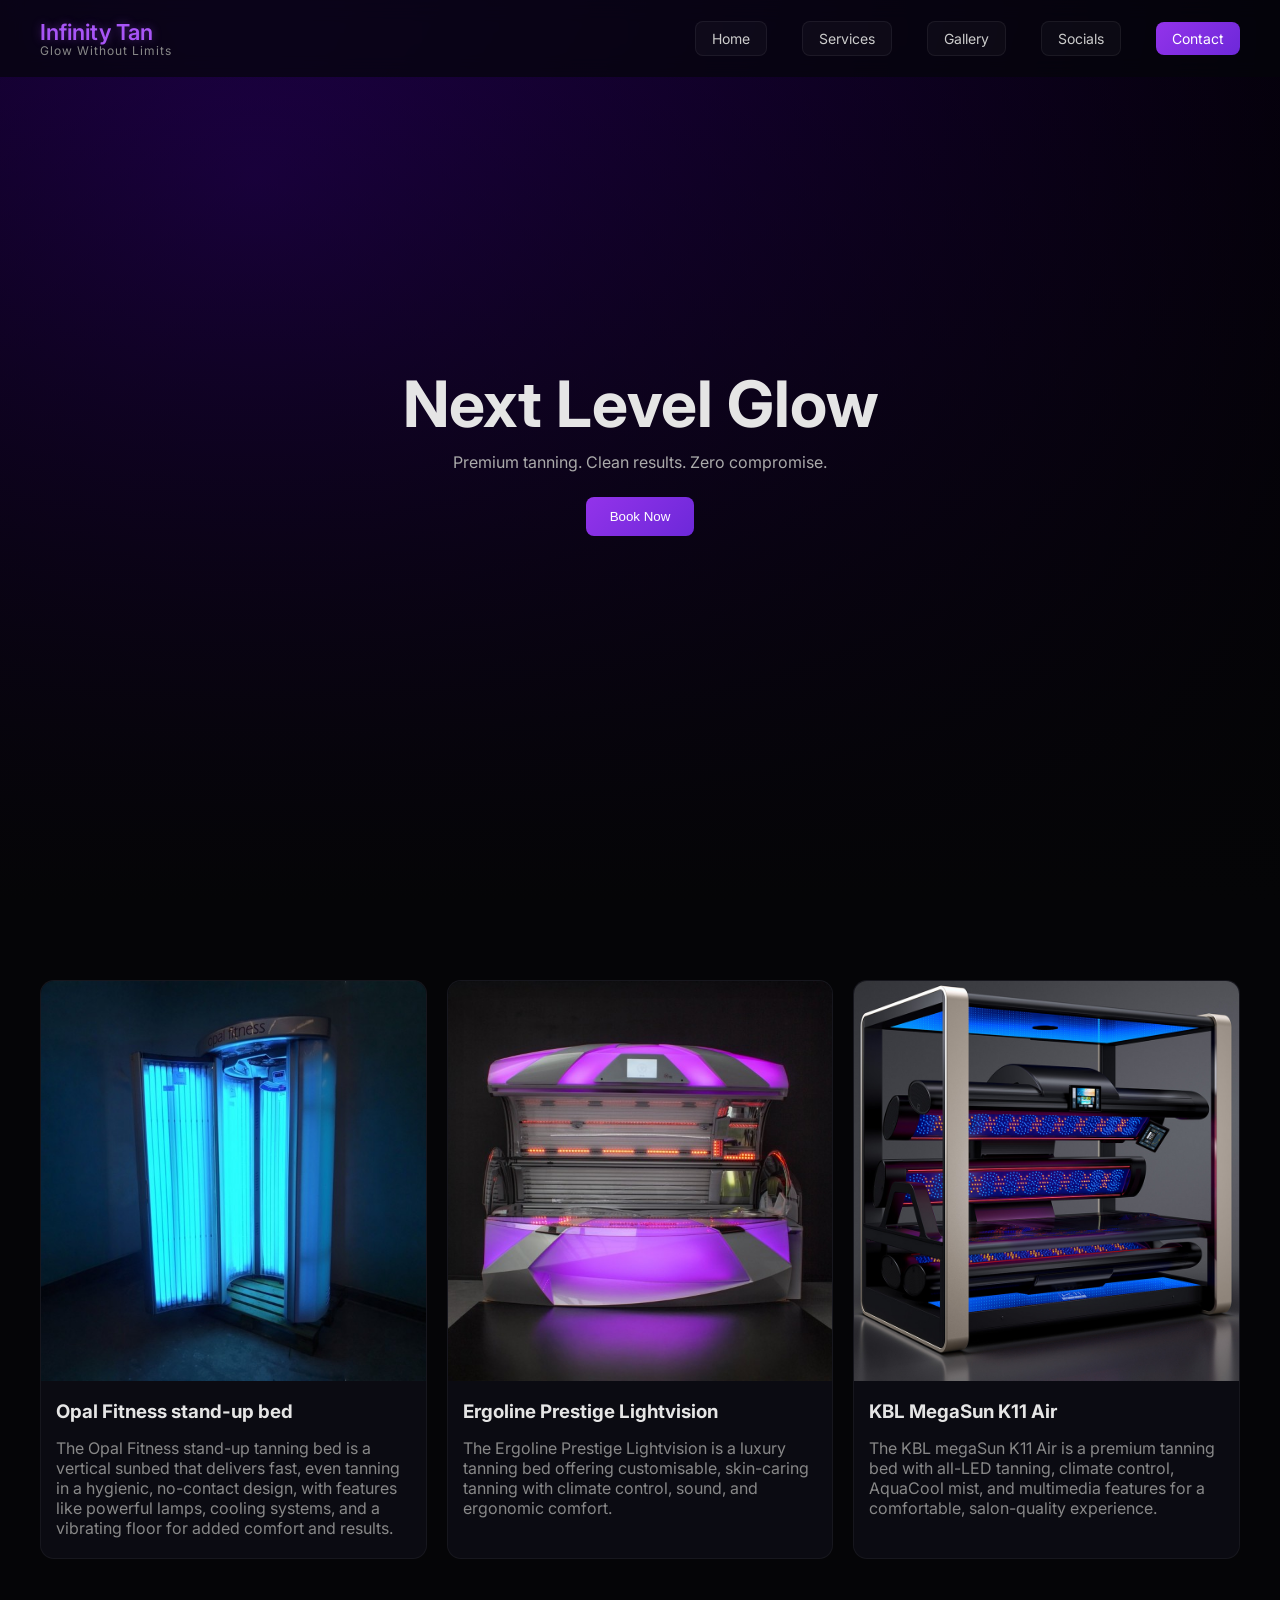
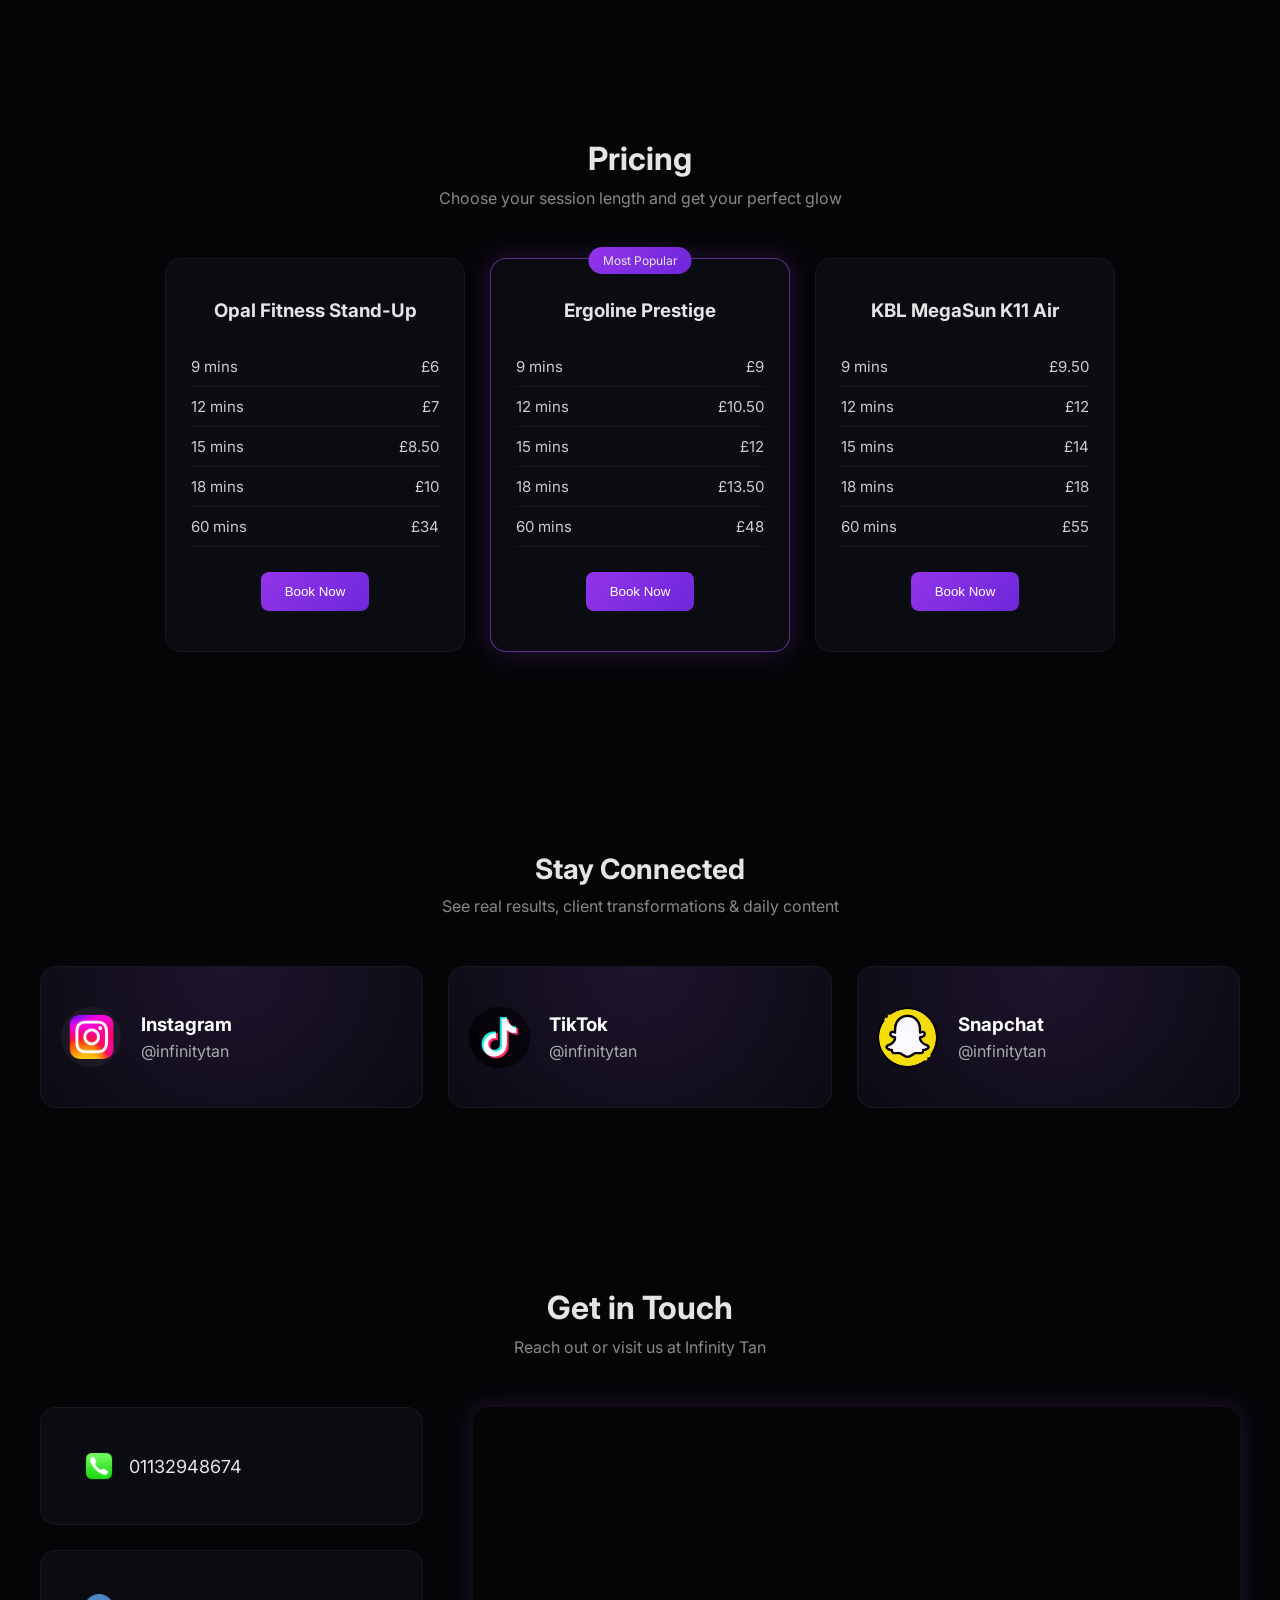
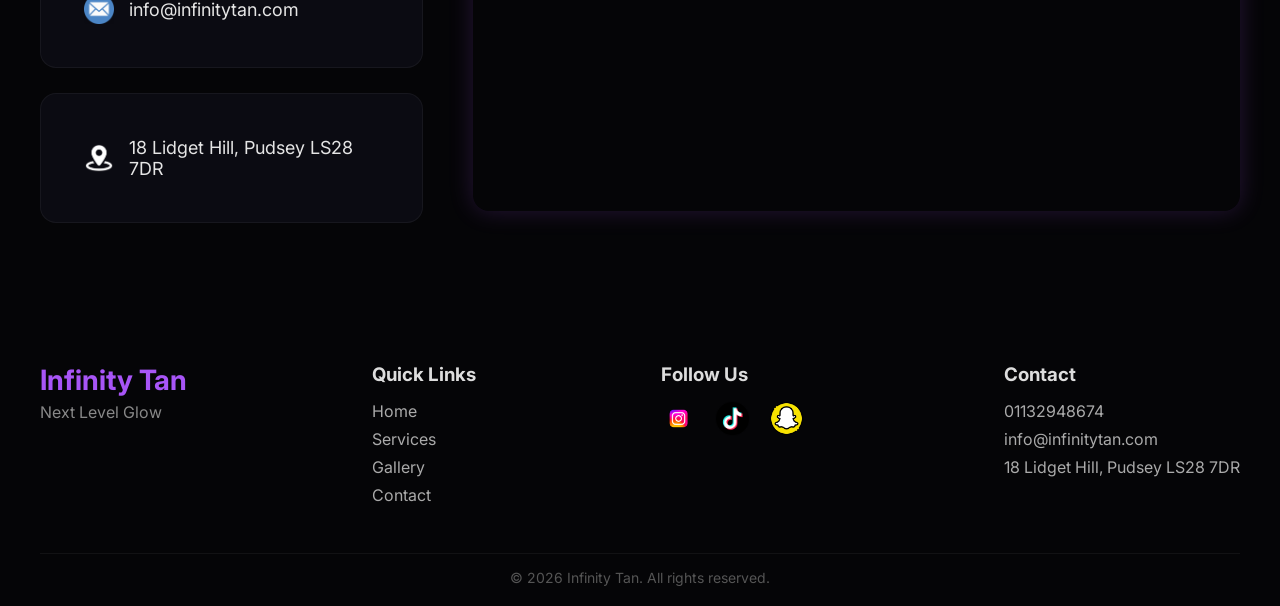
==== index.html @ dd65e456 "Add files via upload" ====
<!DOCTYPE html>
<html lang="en">
<head>
  <meta charset="UTF-8">
  <meta name="viewport" content="width=device-width, initial-scale=1.0">
  <title>Infinity Tan</title>

  <link href="https://fonts.googleapis.com/css2?family=Inter:wght@300;400;600;700&display=swap" rel="stylesheet">
  <link rel="stylesheet" href="css/home.css">
  <link rel="icon" href="img/InfinityTan.png">
  <link rel="stylesheet" href="https://cdnjs.cloudflare.com/ajax/libs/font-awesome/6.5.0/css/all.min.css">

</head>
<body>

<nav class="nav">
  <div class="logo">
    <div class="logo-text">Infinity Tan</div>
    <div class="logo-sub">Glow Without Limits</div>
  </div>

  <div class="hamburger" id="hamburger">
    <span></span>
    <span></span>
    <span></span>
  </div>

  <div class="links" id="nav-links">
    <a href="#">Home</a>
    <a href="#services">Services</a>
    <a href="#gallery">Gallery</a>
	<a href="#socials">Socials</a>
    <a href="#contact">Contact</a>
  </div>
</nav>

<section class="hero">
  <video autoplay muted loop playsinline class="hero-video">
    <source src="img/Infinity Tan.mp4" type="video/mp4">
  </video>

  <div class="hero-overlay"></div>

  <div class="hero-content">
    <h1>Next Level Glow</h1>
    <p>Premium tanning. Clean results. Zero compromise.</p>
    <button class="btn">Book Now</button>
  </div>
</section>

<section id="services" class="services">
	<div class="card">
		<img src="img/opalbed.jpg">
		<h3>Opal Fitness stand-up bed</h3>
		<p>The Opal Fitness stand-up tanning bed is a vertical sunbed that delivers fast, even tanning in a hygienic, no-contact design, with features like powerful lamps, cooling systems, and a vibrating floor for added comfort and results.</p>
	</div>
	<div class="card">
		<img src="img/solariumbed2.jpg">
		<h3>Ergoline Prestige Lightvision</h3>
		<p>The Ergoline Prestige Lightvision is a luxury tanning bed offering customisable, skin-caring tanning with climate control, sound, and ergonomic comfort.</p>
	</div>
	<div class="card">
		<img src="img/k11bed3.jpg">
		<h3>KBL MegaSun K11 Air</h3>
		<p>The KBL megaSun K11 Air is a premium tanning bed with all-LED tanning, climate control, AquaCool mist, and multimedia features for a comfortable, salon-quality experience.</p>
	</div>
</section>

<section class="pricing">

  <div class="pricing-header">
    <h2>Pricing</h2>
    <p>Choose your session length and get your perfect glow</p>
  </div>

  <div class="pricing-grid">

    <div class="price-card">
      <h3>Opal Fitness Stand-Up</h3>

      <div class="price-list">
        <div><span>9 mins</span> <span>£6</span></div>
        <div><span>12 mins</span> <span>£7</span></div>
        <div><span>15 mins</span> <span>£8.50</span></div>
        <div><span>18 mins</span> <span>£10</span></div>
        <div><span>60 mins</span> <span>£34</span></div>
      </div>

      <button class="btn">Book Now</button>
    </div>

    <div class="price-card featured">
      <div class="badge">Most Popular</div>
      <h3>Ergoline Prestige</h3>

      <div class="price-list">
        <div><span>9 mins</span> <span>£9</span></div>
        <div><span>12 mins</span> <span>£10.50</span></div>
        <div><span>15 mins</span> <span>£12</span></div>
        <div><span>18 mins</span> <span>£13.50</span></div>
        <div><span>60 mins</span> <span>£48</span></div>
      </div>

      <button class="btn">Book Now</button>
    </div>

    <div class="price-card">
      <h3>KBL MegaSun K11 Air</h3>

      <div class="price-list">
        <div><span>9 mins</span> <span>£9.50</span></div>
        <div><span>12 mins</span> <span>£12</span></div>
        <div><span>15 mins</span> <span>£14</span></div>
        <div><span>18 mins</span> <span>£18</span></div>
        <div><span>60 mins</span> <span>£55</span></div>
      </div>

      <button class="btn">Book Now</button>
    </div>

  </div>

</section>

<section class="socials">

  <div class="socials-header">
    <h2>Stay Connected</h2>
    <p>See real results, client transformations & daily content</p>
  </div>

  <div class="social-grid">

    <a target="_blank" href="https://instagram.com/@infinitytan" class="social-card instagram">
      <div class="social-logo">
        <img style="width: 85px; height: 85px;" src="img/socials/instagram.png" alt="Instagram">
      </div>
      <div class="social-info">
        <h3>Instagram</h3>
        <p>@infinitytan</p>
      </div>
    </a>

    <a target="_blank" href="https://tiktok.com/@infinitytan" class="social-card tiktok">
      <div class="social-logo">
        <img src="img/socials/tiktok.png" alt="TikTok">
      </div>
      <div class="social-info">
        <h3>TikTok</h3>
        <p>@infinitytan</p>
      </div>
    </a>

    <a target="_blank" href="https://snapchat.com/@infinitytan" class="social-card snapchat">
      <div class="social-logo">
        <img src="img/socials/snapchat.png" alt="Snapchat">
      </div>
      <div class="social-info">
        <h3>Snapchat</h3>
        <p>@infinitytan</p>
      </div>
    </a>

  </div>
</section>

<section id="contact" class="contact">

  <div class="contact-header">
    <h2>Get in Touch</h2>
    <p>Reach out or visit us at Infinity Tan</p>
  </div>

  <div class="contact-container">
    <div class="contact-info">
      <div class="contact-item">
        <img src="img/icons/phone.png" alt="Phone Icon">
        <p>01132948674</p>
      </div>
      <div class="contact-item">
        <img src="img/icons/email.png" alt="Email Icon">
        <p>info@infinitytan.com</p>
      </div>
      <div class="contact-item">
        <img src="img/icons/location.png" alt="Location Icon">
        <p>18 Lidget Hill, Pudsey LS28 7DR</p>
      </div>
    </div>

    <div class="contact-map">
      <iframe 
        src="https://www.google.com/maps/embed?pb=!1m18!1m12!1m3!1d2819.9093247878227!2d-1.6685871064381361!3d53.797091369804704!2m3!1f0!2f0!3f0!3m2!1i1024!2i768!4f13.1!3m3!1m2!1s0x487be12e9130ecb1%3A0x6f5deefdae59e8c7!2sInfinity%20barbers%20pudsey!5e1!3m2!1sen!2suk!4v1774810491370!5m2!1sen!2suk" 
        width="100%" height="400" style="border:0;" allowfullscreen="" loading="lazy"></iframe>
    </div>
  </div>

</section>


<footer class="footer">
  <div class="footer-container">

    <div class="footer-logo">
      <h2>Infinity Tan</h2>
      <p>Next Level Glow</p>
    </div>

    <div class="footer-links">
      <h3>Quick Links</h3>
      <a href="#">Home</a>
      <a href="#services">Services</a>
      <a href="#gallery">Gallery</a>
      <a href="#contact">Contact</a>
    </div>

    <div class="footer-socials">
      <h3>Follow Us</h3>
      <a href="https://instagram.com/@infinitytan"><img src="img/socials/instagram.png" alt="Instagram"></a>
      <a href="https://tiktok.com/@infinitytan"><img src="img/socials/tiktok.png" alt="TikTok"></a>
      <a href="https://snapchat.com/@infinitytan"><img src="img/socials/snapchat.png" alt="Snapchat"></a>
    </div>

    <div class="footer-contact">
      <h3>Contact</h3>
      <p>01132948674</p>
      <p>info@infinitytan.com</p>
      <p>18 Lidget Hill, Pudsey LS28 7DR</p>
    </div>

  </div>

  <div class="footer-bottom">
    <p>&copy; 2026 Infinity Tan. All rights reserved.</p>
  </div>
</footer>


<script src="js/home.js"></script>
</body>
</html>
---- css/home.css ----
/* ========================= css/home.css ========================= */

* { margin:0; padding:0; box-sizing:border-box; }

body {
  font-family: 'Inter', sans-serif;
  background:#050507;
  color:#e5e5e5;
}

html {
  scroll-behavior: smooth;
}

.nav {
  position: fixed;
  width: 100%;
  top: 0;
  display: flex;
  justify-content: space-between;
  align-items: center;
  padding: 20px 40px;
  background: rgba(5,5,10,0.7);
  backdrop-filter: blur(10px);
  z-index: 1000;
}

.logo {
  display: flex;
  flex-direction: column;
  line-height: 1.1;
}

.logo-text {
  color: #a855f7;
  font-weight: 600;
  font-size: 22px;
  text-shadow: 0 0 10px rgba(168,85,247,0.4);
}

.logo-sub {
  font-size: 12px;
  color: #888;
  letter-spacing: 1px;
}


.links {
  display: flex;
  align-items: center;
  gap: 10px;
}

.links a {
  margin-left:25px;
  color:#aaa;
  text-decoration:none;
  font-size:14px;
}

.links a {
  padding: 8px 16px;
  border-radius: 8px;
  background: rgba(255,255,255,0.03);
  border: 1px solid rgba(255,255,255,0.06);
  color: #ccc;
  text-decoration: none;
  font-size: 14px;
  position: relative;
  transition: 0.25s;
}

.links a:hover {
  color: white;
  border-color: rgba(168,85,247,0.6);
  background: rgba(168,85,247,0.1);
}

.links a:last-child {
  background: linear-gradient(135deg,#9333ea,#6d28d9);
  border: none;
  color: white;
}

.links a:last-child:hover {
  box-shadow: 0 0 15px rgba(168,85,247,0.5);
}

.hamburger {
  display: none;
  flex-direction: column;
  justify-content: space-between;
  width: 25px;
  height: 20px;
  cursor: pointer;
}

.hamburger span {
  height: 3px;
  width: 100%;
  background: #a855f7;
  border-radius: 2px;
}

@media (max-width: 768px) {
  .links {
    position: fixed;
    top: 70px;
    right: -100%;
    flex-direction: column;
    background: #050507;
    width: 60%;
    height: 100vh;
    gap: 20px;
    padding: 50px 20px;
    transition: 0.3s;
    border-left: 1px solid rgba(255,255,255,0.05);
    z-index: 999;
  }

  .links.show {
    right: 0;
  }

  .hamburger {
    display: flex;
  }
}

.hero {
  height:100vh;
  display:flex;
  align-items:center;
  justify-content:center;
  position:relative;
  background:radial-gradient(circle at 20% 20%, #2a0066, #000);
}

.hero-video {
  position: absolute;
  top: 0;
  left: 0;
  width: 100%;
  height: 100%;
  object-fit: cover;
  z-index: 0;
}

.hero-overlay {
  z-index: 1;
}

.hero-content {
  position: relative;
  z-index: 2;
}

.hero-overlay {
  position:absolute;
  width:100%; height:100%;
  background:linear-gradient(to bottom, rgba(0,0,0,0.3), #050507);
}

.hero-content { text-align:center; z-index:2; }
.hero h1 { font-size:64px; margin-bottom:10px; }
.hero p { color:#aaa; margin-bottom:25px; }

.btn {
  background:linear-gradient(135deg,#9333ea,#6d28d9);
  border:none;
  padding:12px 24px;
  border-radius:8px;
  color:white;
  cursor:pointer;
  transition: all 0.23s;
}

.btn:hover {
  transform:translateY(-2px);
  box-shadow:0 0 20px rgba(168,85,247,0.4);
}

.services {
  display:flex;
  gap:20px;
  padding:80px 40px;
}

.section-title {
  width: 100%;
  text-align: center;
  font-size: 24px;
  margin-bottom: 30px;
  color: #ddd;
}

.card {
  flex:1;
  background:#0b0b12;
  border-radius:14px;
  overflow:hidden;
  border:1px solid rgba(255,255,255,0.05);
  transition:0.3s;
}

.card img { width:100%; height:400px; object-fit:cover; }
.card h3 { padding:15px; }
.card p { padding:0 15px 20px; color:#888; }
.card:hover { transform:translateY(-5px); border-color:rgba(168,85,247,0.4); }

.gallery { padding:80px 40px; }
.gallery h2 { margin-bottom:20px; }
.gallery-grid {
  display:grid;
  grid-template-columns:repeat(auto-fit,minmax(200px,1fr));
  gap:15px;
}
.gallery-grid img {
  width:100%;
  border-radius:10px;
  transition:0.3s;
}
.gallery-grid img:hover { transform:scale(1.05); }


.pricing {
  padding: 100px 40px;
  text-align: center;
}

.pricing-header h2 {
  font-size: 32px;
  margin-bottom: 10px;
}

.pricing-header p {
  color: #888;
  margin-bottom: 50px;
}

.pricing-grid {
  display: flex;
  gap: 25px;
  justify-content: center;
  flex-wrap: wrap;
}

.price-card {
  background: #0b0b12;
  border: 1px solid rgba(255,255,255,0.05);
  border-radius: 16px;
  padding: 40px 25px;
  width: 300px;
  transition: 0.3s;
  position: relative;
}

.price-card:hover {
  transform: translateY(-8px);
  border-color: rgba(168,85,247,0.4);
}

.price-card.featured {
  border: 1px solid rgba(168,85,247,0.5);
  box-shadow: 0 0 30px rgba(168,85,247,0.2);
}

.badge {
  position: absolute;
  top: -12px;
  left: 50%;
  transform: translateX(-50%);
  background: linear-gradient(135deg,#9333ea,#6d28d9);
  padding: 6px 14px;
  border-radius: 20px;
  font-size: 12px;
}

.price {
  font-size: 40px;
  margin: 15px 0;
  color: #a855f7;
}

.price-card ul {
  list-style: none;
  padding: 0;
  margin: 20px 0;
}

.price-card ul li {
  margin-bottom: 10px;
  color: #aaa;
}

.price-list {
  margin: 25px 0;
}

.price-list div {
  display: flex;
  justify-content: space-between;
  padding: 10px 0;
  border-bottom: 1px solid rgba(255,255,255,0.05);
  color: #ccc;
  font-size: 15px;
}

.price-list div:hover {
  color: white;
  border-color: rgba(168,85,247,0.4);
}

.price-card h3 {
  margin-bottom: 15px;
}

@media (max-width: 900px) {
  .pricing-grid {
    flex-direction: column;
    align-items: center;
  }
}


.socials {
  padding: 100px 40px;
  text-align: center;
}

.socials-header h2 {
  font-size: 28px;
  margin-bottom: 10px;
}

.socials-header p {
  color: #888;
  margin-bottom: 50px;
}

.social-grid {
  display: grid;
  grid-template-columns: repeat(3, 1fr);
  gap: 25px;
}

.social-card {
  display: flex;
  align-items: center;
  gap: 20px;
  padding: 40px 20px;
  border-radius: 16px;
  text-decoration: none;
  color: white;
  background: #0b0b12;
  border: 1px solid rgba(255,255,255,0.05);
  transition: 0.3s;
  position: relative;
  overflow: hidden;
}

.social-logo {
  flex-shrink: 0;
  width: 60px;
  height: 60px;
  border-radius: 50%;
  background: rgba(255,255,255,0.05);
  display: flex;
  align-items: center;
  justify-content: center;
}

.social-logo img {
  width: 65px;
  height: 65px;
  object-fit: contain;
}

.social-info h3,
.social-info p {
  position: relative;
  z-index: 2;
  margin: 0;
}

.social-info {
  display: flex;
  flex-direction: column;
  justify-content: center;
  align-items: flex-start;
  gap: -2px;
}

.social-info p {
  color: #aaa;
  margin-top: 5px;
}

.social-card::before {
  content: "";
  position: absolute;
  inset: 0;
  background: radial-gradient(circle at top, rgba(168,85,247,0.2), transparent);
  opacity: 0.6;
}

.social-card:hover {
  transform: translateY(-6px);
  border-color: rgba(168,85,247,0.4);
}

.instagram:hover {
  box-shadow: 0 0 30px rgba(255, 100, 200, 0.2);
}

.tiktok:hover {
  box-shadow: 0 0 30px rgba(0,255,200,0.2);
}

.snapchat:hover {
  box-shadow: 0 0 30px rgba(242, 220, 24, 0.2);
}

@media (max-width: 768px) {
  .social-grid {
    grid-template-columns: 1fr;
  }
}



.contact {
  padding: 80px 40px;
  background: #050507;
  color: #e5e5e5;
}

.contact-header h2 {
  font-size: 32px;
  margin-bottom: 10px;
  text-align: center;
}

.contact-header p {
  color: #888;
  margin-bottom: 50px;
  text-align: center;
}

.contact-container {
  display: flex;
  gap: 50px;
  flex-wrap: wrap;
  justify-content: center;
  align-items: flex-start;
}

.contact-info {
  flex: 1;
  min-width: 250px;
  display: flex;
  flex-direction: column;
  gap: 25px;
  font-size: 18px;
}

.contact-item {
  display: flex;
  align-items: center;
  gap: 15px;
  background: #0b0b12;
  padding: 43px;
  border-radius: 16px;
  border: 1px solid rgba(255,255,255,0.05);
  transition: 0.3s;
}

.contact-item:hover {
  border-color: rgba(168,85,247,0.4);
  box-shadow: 0 0 20px rgba(168,85,247,0.2);
}

.contact-item img {
  width: 30px;
  height: 30px;
  object-fit: contain;
}

.contact-map {
  flex: 2;
  min-width: 300px;
  border-radius: 16px;
  overflow: hidden;
  box-shadow: 0 0 25px rgba(168,85,247,0.2);
}

@media (max-width: 900px) {
  .contact-container {
    flex-direction: column;
    gap: 30px;
  }

  .contact-map {
    height: 300px;
  }
}


.footer {
  background: #050507;
  color: #e5e5e5;
  padding: 60px 40px 20px 40px;
  font-family: 'Inter', sans-serif;
}

.footer-container {
  display: flex;
  flex-wrap: wrap;
  justify-content: space-between;
  gap: 40px;
}

.footer-logo h2 {
  font-size: 28px;
  color: #a855f7;
  margin-bottom: 5px;
}

.footer-logo p {
  color: #888;
}

.footer-links h3,
.footer-socials h3,
.footer-contact h3 {
  margin-bottom: 15px;
  color: #ddd;
}

.footer-links a {
  display: block;
  color: #aaa;
  text-decoration: none;
  margin-bottom: 8px;
  transition: 0.2s;
}

.footer-links a:hover {
  color: #fff;
}

.footer-socials a {
  display: inline-block;
  margin-right: 15px;
  transition: 0.3s;
}

.footer-socials a img {
  width: 35px;
  height: 35px;
  object-fit: contain;
}

.footer-socials a:hover img {
  transform: scale(1.1);
}

.footer-contact p {
  margin-bottom: 8px;
  color: #aaa;
}

.footer-bottom {
  text-align: center;
  margin-top: 40px;
  color: #555;
  font-size: 14px;
  border-top: 1px solid rgba(255,255,255,0.05);
  padding-top: 15px;
}

@media (max-width: 900px) {
  .footer-container {
    flex-direction: column;
    gap: 30px;
  }

  .footer-socials a {
    margin-right: 10px;
  }
}

@media (max-width: 900px) {
  .services {
    flex-direction: column;
    padding: 60px 20px;
  }

  .card {
    width: 100%;
  }

  .card img {
    height: 220px;
  }
}
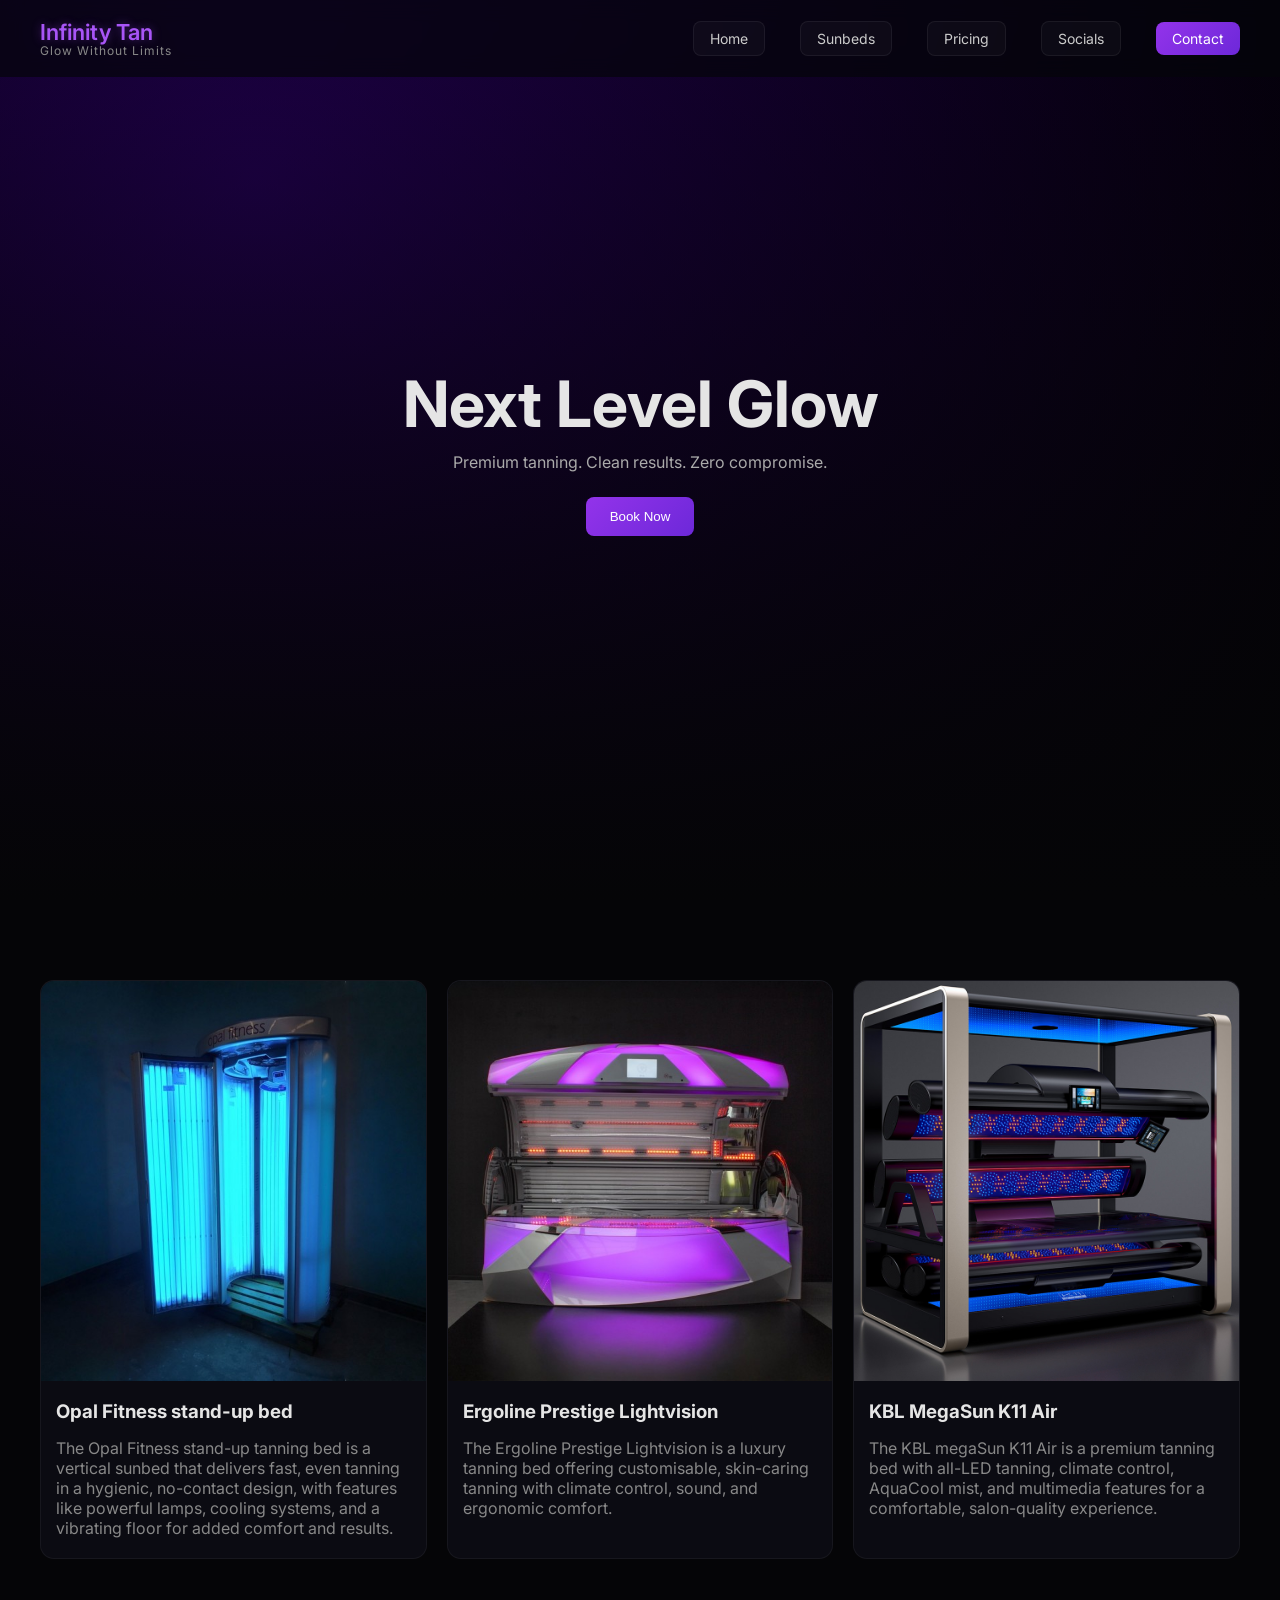
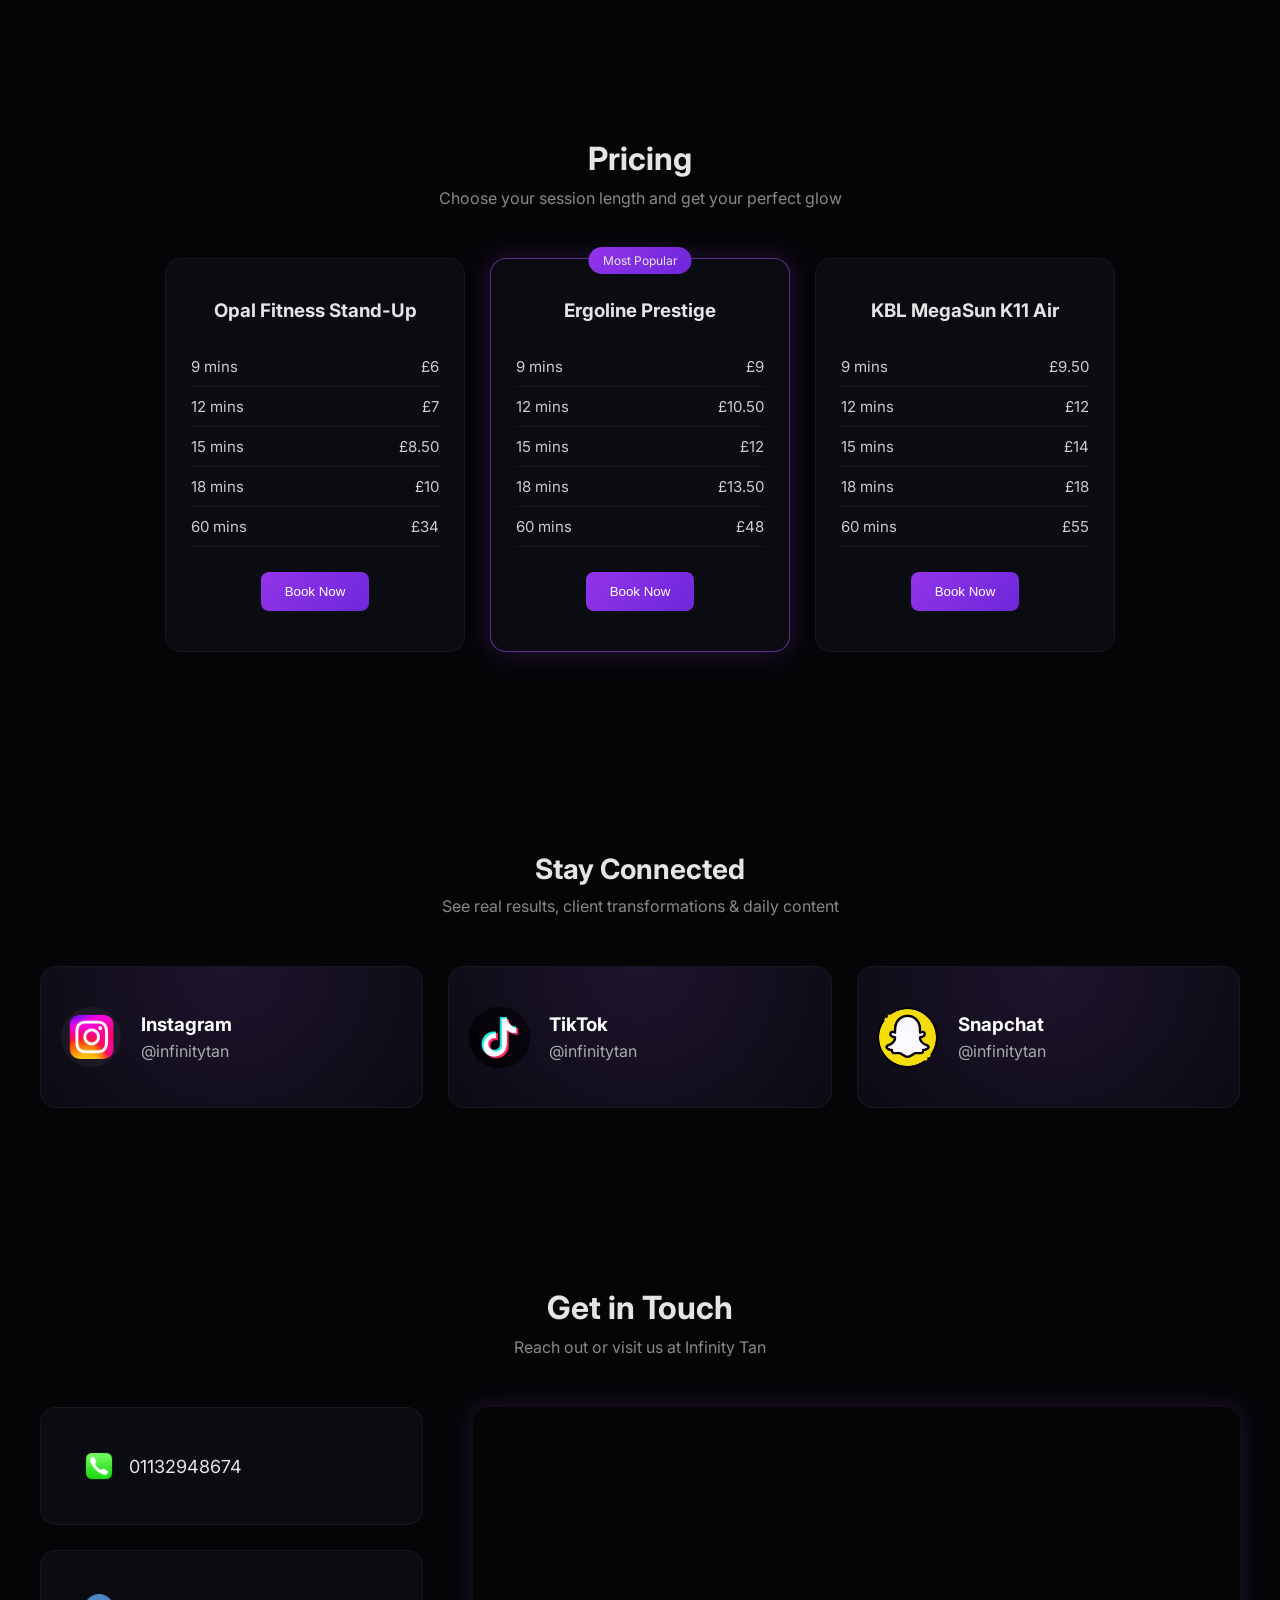
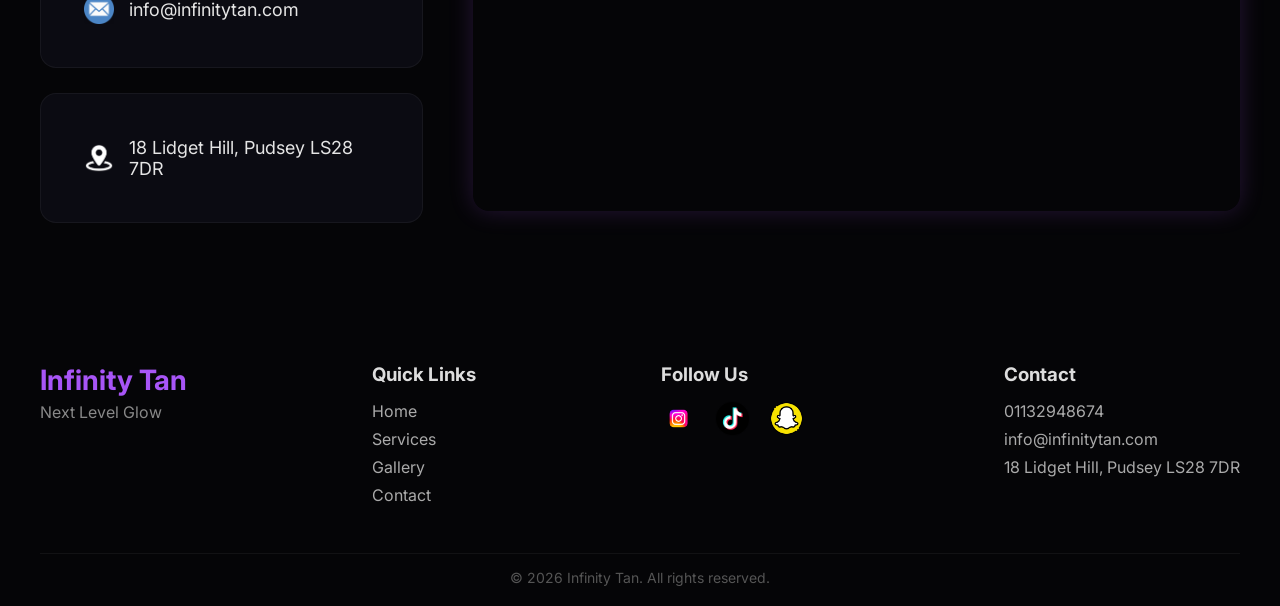
==== commit c160159f: "Update index.html" ====
--- a/index.html
+++ b/index.html
@@ -27,8 +27,8 @@
 
   <div class="links" id="nav-links">
     <a href="#">Home</a>
-    <a href="#services">Services</a>
-    <a href="#gallery">Gallery</a>
+    <a href="#sunbeds">Sunbeds</a>
+    <a href="#pricing">Pricing</a>
 	<a href="#socials">Socials</a>
     <a href="#contact">Contact</a>
   </div>
@@ -48,7 +48,7 @@
   </div>
 </section>
 
-<section id="services" class="services">
+<section id="sunbeds" class="services">
 	<div class="card">
 		<img src="img/opalbed.jpg">
 		<h3>Opal Fitness stand-up bed</h3>
@@ -66,7 +66,7 @@
 	</div>
 </section>
 
-<section class="pricing">
+<section id="pricing" class="pricing">
 
   <div class="pricing-header">
     <h2>Pricing</h2>
@@ -122,7 +122,7 @@
 
 </section>
 
-<section class="socials">
+<section id="socials" class="socials">
 
   <div class="socials-header">
     <h2>Stay Connected</h2>
@@ -237,4 +237,4 @@
 
 <script src="js/home.js"></script>
 </body>
-</html>+</html>
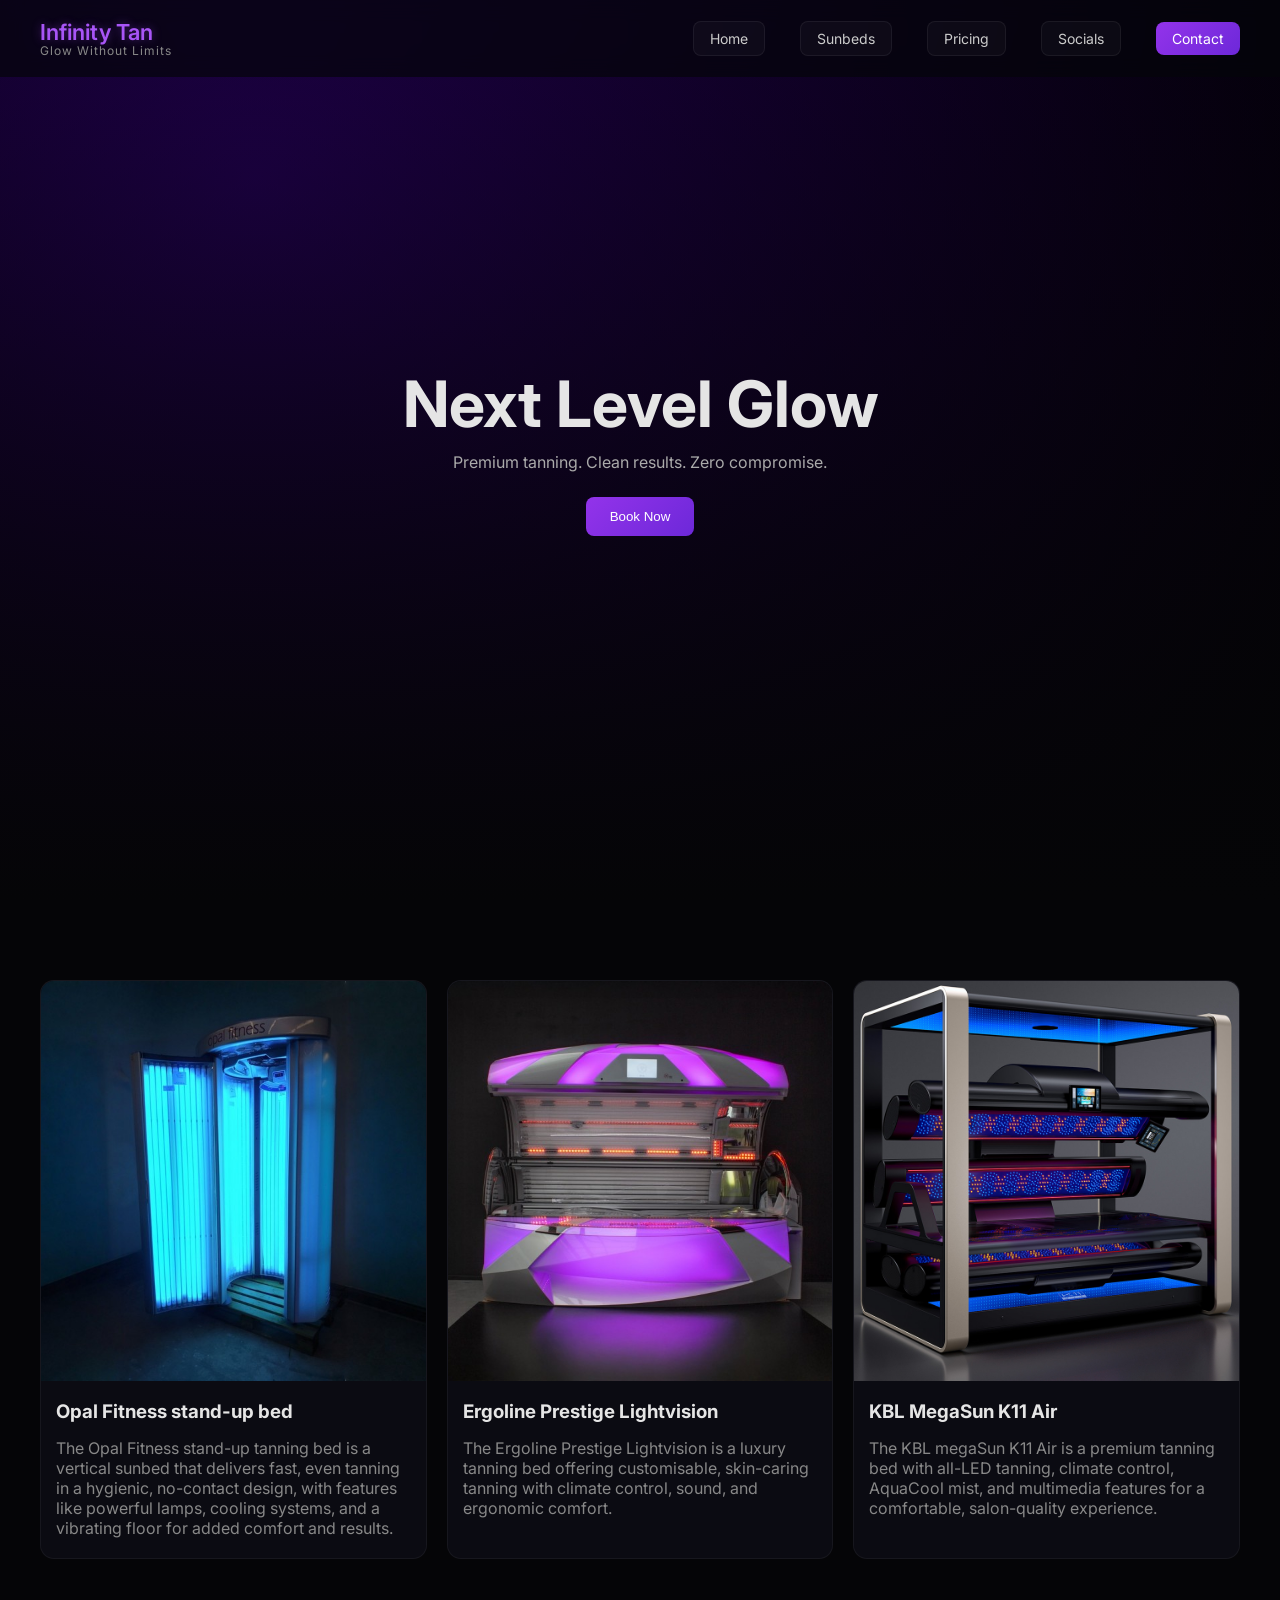
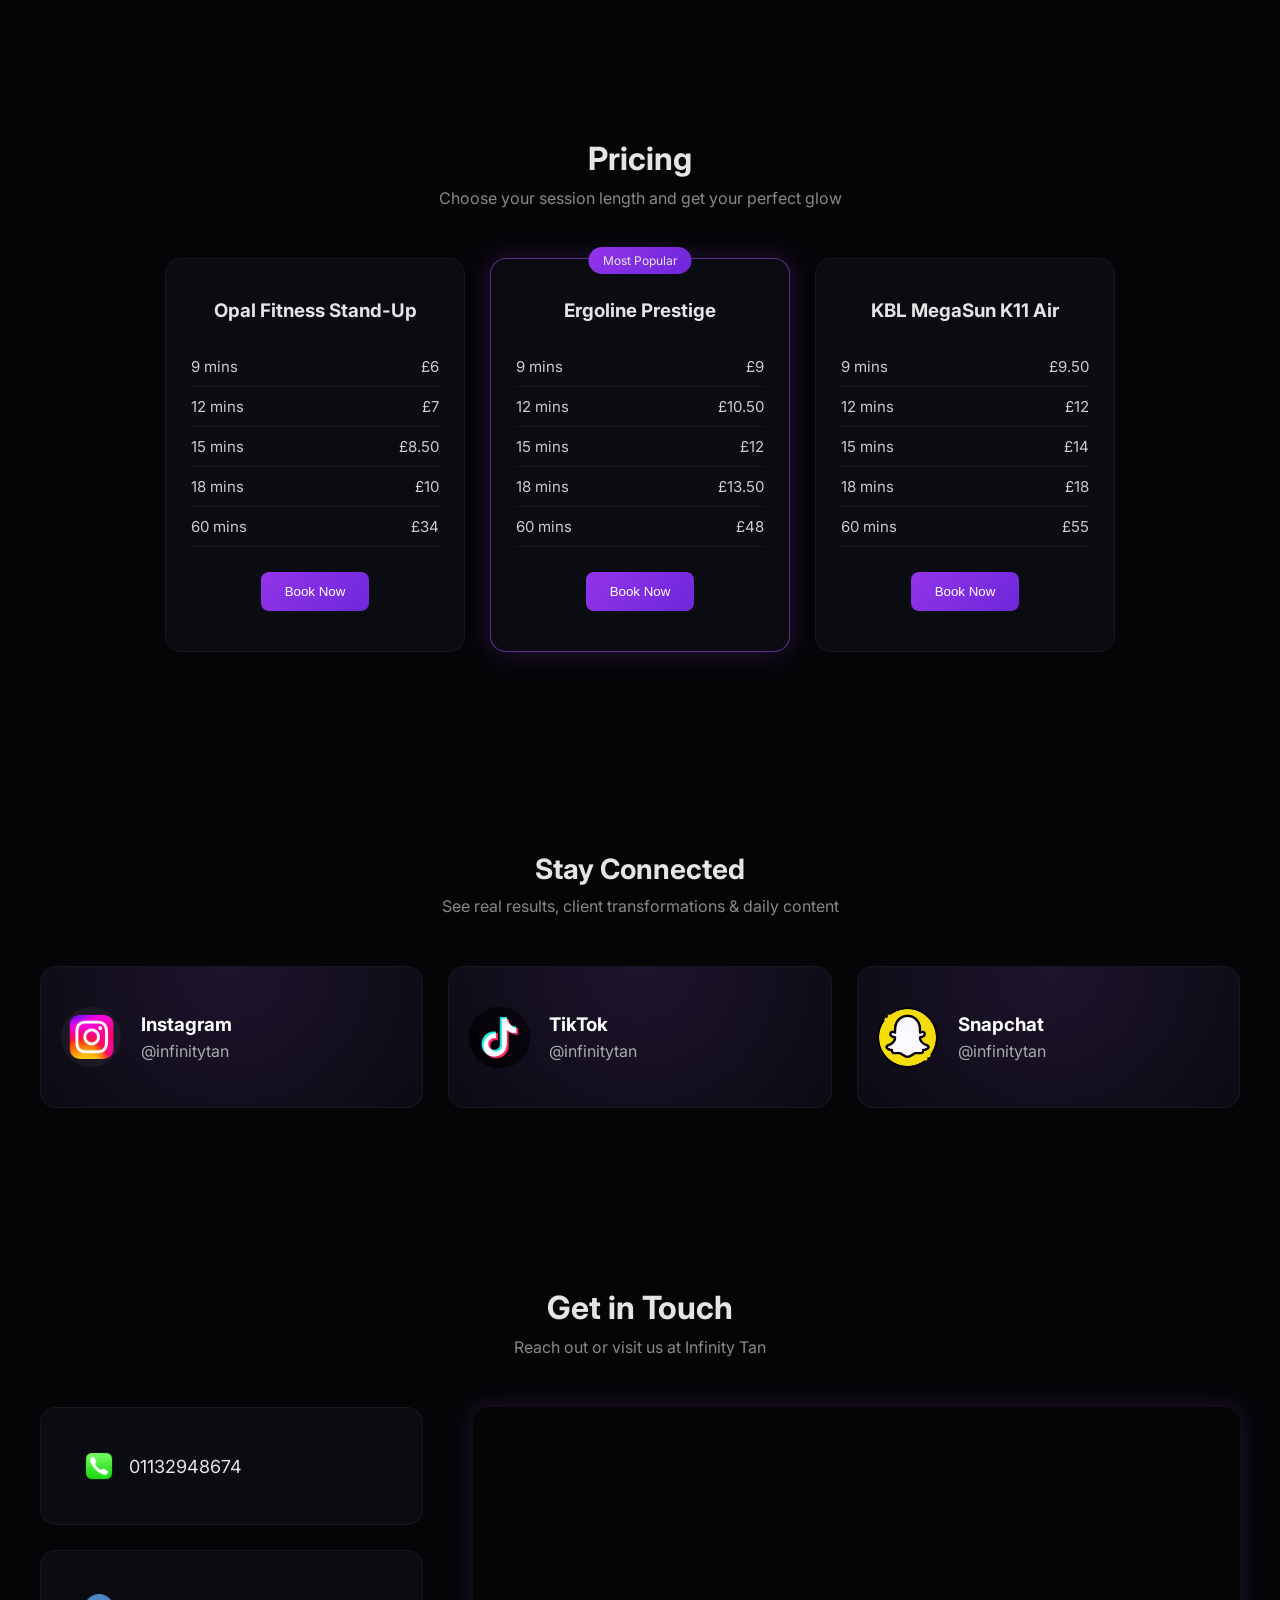
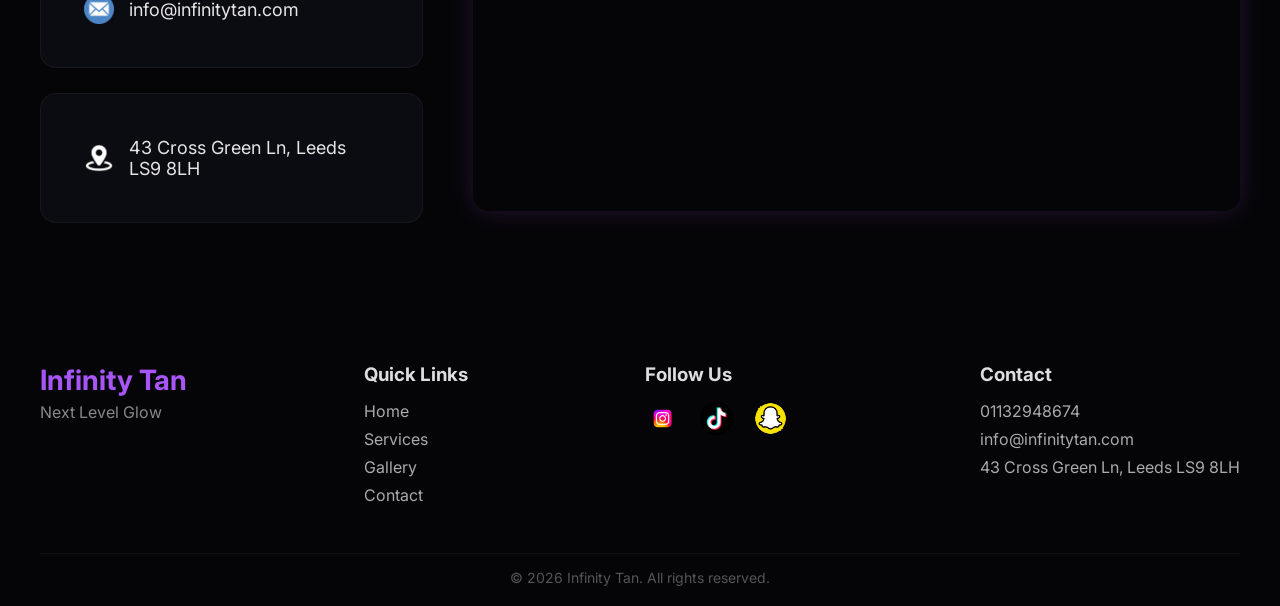
==== commit 9f1535c3: "Update index.html" ====
--- a/index.html
+++ b/index.html
@@ -183,13 +183,13 @@
       </div>
       <div class="contact-item">
         <img src="img/icons/location.png" alt="Location Icon">
-        <p>18 Lidget Hill, Pudsey LS28 7DR</p>
+        <p>43 Cross Green Ln, Leeds LS9 8LH</p>
       </div>
     </div>
 
     <div class="contact-map">
       <iframe 
-        src="https://www.google.com/maps/embed?pb=!1m18!1m12!1m3!1d2819.9093247878227!2d-1.6685871064381361!3d53.797091369804704!2m3!1f0!2f0!3f0!3m2!1i1024!2i768!4f13.1!3m3!1m2!1s0x487be12e9130ecb1%3A0x6f5deefdae59e8c7!2sInfinity%20barbers%20pudsey!5e1!3m2!1sen!2suk!4v1774810491370!5m2!1sen!2suk" 
+        src="https://www.google.com/maps/embed?pb=!1m18!1m12!1m3!1d2356.964490906028!2d-1.5260070229911296!3d53.79011954142631!2m3!1f0!2f0!3f0!3m2!1i1024!2i768!4f13.1!3m3!1m2!1s0x48795d04e9329e33%3A0x5c237acd7d507af0!2sInfinity%20Tan!5e0!3m2!1sen!2suk!4v1777322989972!5m2!1sen!2suk" 
         width="100%" height="400" style="border:0;" allowfullscreen="" loading="lazy"></iframe>
     </div>
   </div>
@@ -224,7 +224,7 @@
       <h3>Contact</h3>
       <p>01132948674</p>
       <p>info@infinitytan.com</p>
-      <p>18 Lidget Hill, Pudsey LS28 7DR</p>
+      <p>43 Cross Green Ln, Leeds LS9 8LH</p>
     </div>
 
   </div>
